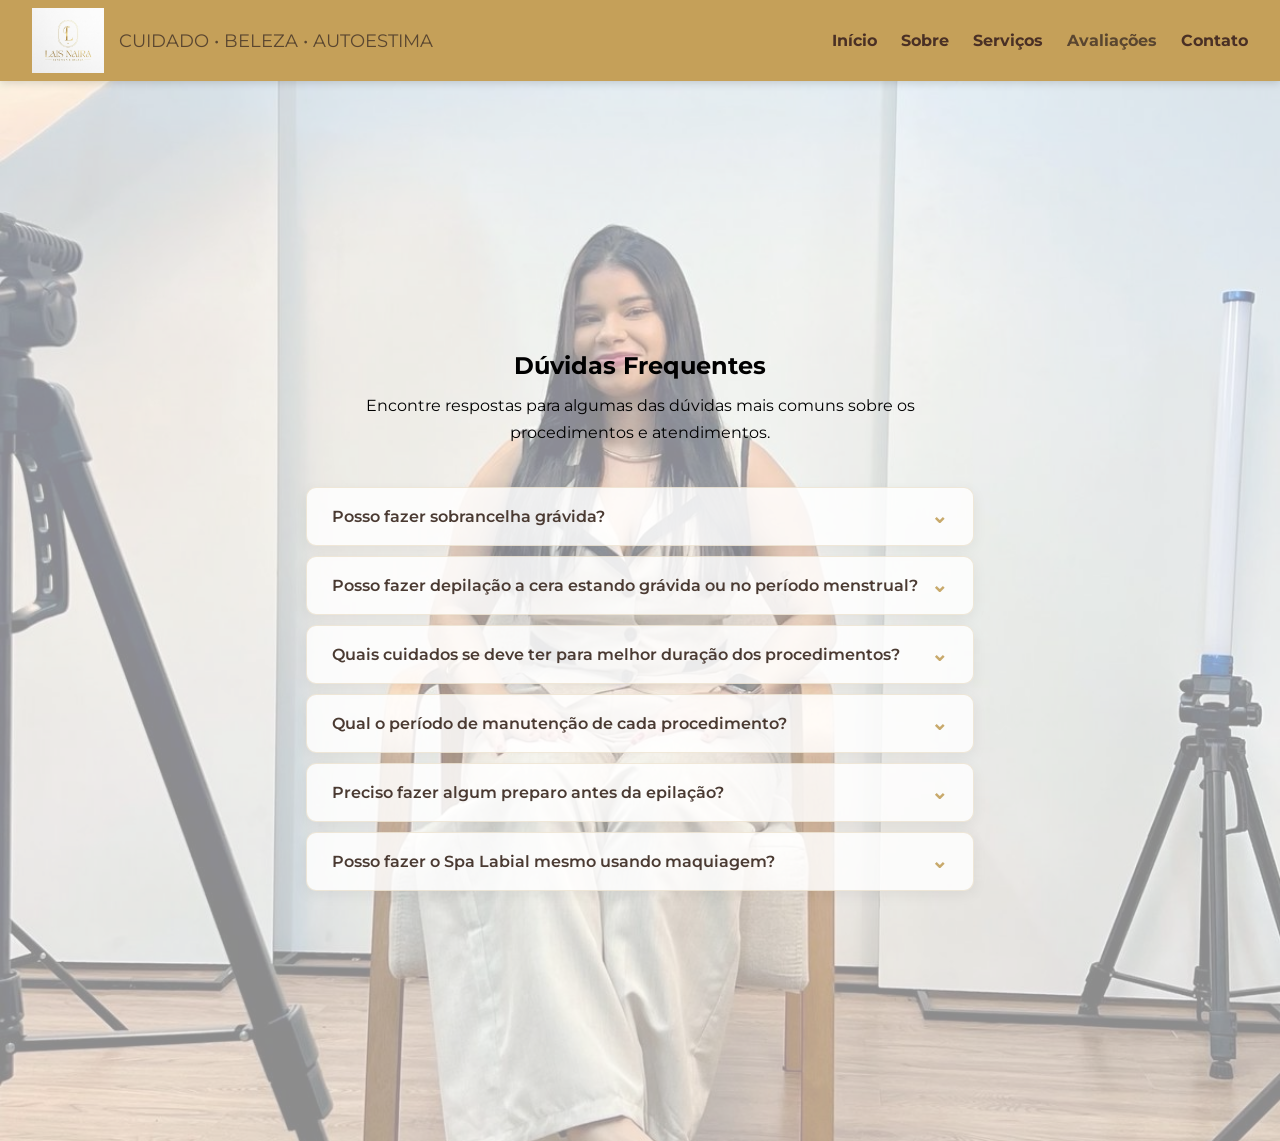
==== avaliacoes.html @ 04a84fae "Criação da página avaliações" ====
<!DOCTYPE html>
<html lang="pt-BR">

<head>
  <meta charset="UTF-8">
  <meta name="viewport" content="width=device-width, initial-scale=1.0">
  <title>Laísnaira Estética e Beleza</title>
  <link rel="stylesheet" href="style.css">
  <!-- FONTES -->
  <link rel="preconnect" href="https://fonts.googleapis.com">
  <link rel="preconnect" href="https://fonts.gstatic.com" crossorigin>
  <link href="https://fonts.googleapis.com/css2?family=Montserrat:wght@400;500;600;700&family=Playfair+Display:wght@500;600;700&display=swap" rel="stylesheet">
</head>

<body>
  <header>

   <!-- logo/foto da marca e cabeçalho -->
    <div class="logo-area">
        <img src="imagens/logo.jpg" alt="Logomarca LaísNaira Estética e Beleza">
        <span>CUIDADO • BELEZA • AUTOESTIMA</span>
    </div>
  <nav>
    <a href="index.html">Início</a>
    <a href="sobre.html">Sobre</a>
    <a href="servicos.html">Serviços</a>
    <a href="avaliacoes.html" class="active">Avaliações</a>
    <a href="contato.html">Contato</a>
  </nav>
  </header>

  <!-- CAMADA TRANSPARENTE NA FOTO -->
  <main>
    <section id="faq" class="faq">

        <div class="camada-faq"></div>

        <div class="conteudo-faq">
          <h1>Dúvidas Frequentes</h1>

          <p class="introducao-faq">Encontre respostas para algumas das dúvidas mais comuns sobre os procedimentos e atendimentos.</p>

          <div class="lista-faq">
            <details class="item-faq">
              
              <summary>Posso fazer sobrancelha grávida?</summary>
              
              <div class="resposta-faq">
                <p>Sim. O design de sobrancelhas pode ser realizado durante a gestação, desde que a cliente esteja se sentindo bem e não tenha nenhuma orientação médica para evitar o procedimento. Em caso de gestação de risco ou alguma condição específica, recomendamos conversar previamente com o médico responsável.</p>
              </div>

            </details>

            <details class="item-faq">

              <summary>Posso fazer depilação a cera estando grávida ou no período menstrual?</summary>

              <div class="resposta-faq">
                <p>Em uma gestação sem complicações, a depilação pode ser realizada, porém a pele pode ficar mais sensível durante esse período. Por isso, é importante informar a profissional sobre a gestação antes do atendimento. Em caso de gestação de risco ou orientação médica contrária, o procedimento não deve ser realizado. Por escolha profissional, realizo o procedimento apenas até os 6 meses de gestação. E também é possível realizar a depilação menstruada. Porém, nesse período algumas mulheres ficam mais sensíveis à dor e podem apresentar maior sensibilidade na pele. Por escolha profissional, eu não realizo o procedimento em mulheres no período menstrual.</p>
              </div>

            </details>

            <datalist class="item-faq">

              <summary>Tem alguma precaução com saúde que se deve tomar para os cuidados dos procedimentos? Se sim, quais?</summary>

              <div class="resposta-faq">
                <p>Sim. Para sua segurança, é importante informar previamente se possui alergias, pele sensibilizada ou lesionada, irritações, infecções, uso de medicamentos ou algum tratamento dermatológico.</p>
              </div>

            </datalist>

            <details class="item-faq">

              <summary>Quais cuidados se deve ter para melhor duração dos procedimentos?</summary>

              <div class="resposta-faq">
                <p>Os cuidados variam de acordo com cada procedimento, mas, de forma geral deve-se:<br>Evitar ficar manipulando ou esfregando a região após o procedimento. Seguir corretamente as orientações de cuidados fornecidas após o atendimento. Manter a pele limpa e hidratada, quando indicado. Evitar produtos muito agressivos ou que possam sensibilizar a região. Na depilação, evite exposição solar intensa logo após o procedimento. Para cílios, evite esfregar os olhos e tenha cuidado com produtos oleosos</p>
              </div>

            </details>

            <details class="item-faq">
              <summary>Qual o período de manutenção de cada procedimento?</summary>

              <div class="resposta-faq">
                <p>Os períodos podem variar de acordo com o crescimento dos pelos, ciclo dos fios, cuidados em casa e características de cada cliente. Em média, design de sobrancelhas pode durar 15 a 30 dias, Extensão de cílios, 15 a 21 dias para manutenção, Depilação a cera 20 a 30 dias e Spa Labial geralmente a cada 15 a 30 dias.</p>
              </div>

            </details>

            <details class="item-faq">

              <summary>Preciso fazer algum preparo antes da epilação?</summary>

              <div class="resposta-faq">
                <p>É importante que a pele esteja limpa e sem produtos como óleos ou cremes no momento do procedimento. Caso tenha alguma dúvida específica sobre o preparo, entre em contato antes do atendimento.</p>
              </div>

            </details>

            <details class="item-faq">

              <summary>Posso fazer o Spa Labial mesmo usando maquiagem?</summary>

              <div>
                <p>xxxxxxxxxxxxxxx</p>
              </div>

            </details>

          </div>

        </div>

    </section>

  </main>

</body>

</html>
---- style.css ----
.texto-justificado {
  text-align: justify;
}

body {
  margin: 0;
}

header {
  position: sticky;
  top: 0;
  z-index: 1000;
  display: flex;
  align-items: center;
  justify-content: space-between;
  padding: 8px 32px;
  background-color: #C5A059;
  box-shadow: 0 2px 8px rgba(0, 0, 0, 0.15);
}

header img {
  height: 65px;
  width: auto;
  display: block;
}

nav {
  display: flex;
  gap: 24px;
}

nav a {
  color: #4a3025;
  font-weight: bold;
  text-decoration: none;
}

nav a:hover,
nav a.active {
  color: #5A4630;
}

/*TIPOGRAFIA DO SITE*/

body {
  font-family: 'Montserrat', 'sans-serif';
}

h1,
h2,
h3 {
  font-family: 'Playfair Display' serif;
}

/* PÁGINA DE CONTATO */

.contato {
  text-align: center;
  padding: 60px 20px;
}

.contato h1 {
  margin-bottom: 35px;
}

.contato > p {
  margin-bottom: 35px;
}

.contato-opcoes {
  display: flex;
  justify-content: center;
  gap: 20px;
  flex-wrap: wrap;
  margin-bottom: 50px;
}

.contato-opcoes a {
    text-decoration: none;
    padding: 12px 25px;
    border-radius: 8px;
}

.endereco,
.horario {
    max-width: 500px;
    margin: 30px auto;
    padding: 25px;
    border-radius: 10px;
}

.endereco h2,
.horario h2 {
    margin-bottom: 15px;
}

.endereco p,
.horario p {
    line-height: 1.6;
}

.endereco a {
    display: inline-block;
    margin-top: 15px;
    text-decoration: none;
}

/* ESTILIZAÇÃO DOS CARDS NA PÁGINA DE CONTATOS */

.contato-card {
    width: 230px;
    min-height: 180px;
    padding: 30px 25px;

    display: flex;
    flex-direction: column;
    align-items: center;
    justify-content: center;

    text-align: center;
    
    color: #333;

    background-color: #ffffff;

    border-radius: 15px;

    box-shadow: 0 4px 15px rgba(0, 0, 0, 0.10);

    transition: transform 0.3s ease,
                box-shadow 0.3s ease;
}

/* ESTILIZAÇÃO DO CONTEÚDO QUE ESTÁ DENTRO DOS CARDS NA PÁGINA DE CONTATOS */

.contato-card .icone {
    font-size: 35px;
    margin-bottom: 12px;
}

.contato-card {
    margin-bottom: 10px;
    font-size: 20px;
}

.contato-card p {
    margin: 0;
    line-height: 1.5;
    font-size: 14px;
}

.contato-card:hover {
    transform: translateY(-8px);

    box-shadow: 0 10px 25px rgba(0, 0, 0, 0.15);
}
/* TELAS MENORES */
@media (max-width: 600px) {

    .contato-card {
        width: 100%;
        max-width: 300px;
    }

}

/*PÁGINA DE SERVIÇOS*/

.titulo-servicos {
    text-align: center;
    padding: 70px 20px 45px;
}

.titulo-servicos h1 {
    margin: 15px 0;
}

.titulo-servicos p:last-child {
    max-width: 600px;
    margin: auto;
}

/*Bloco de cada serviço*/

.servico {
    max-width: 1100px;
    margin: 0 auto;
    padding: 55px 30px;

    display: flex;
    align-items: center;
    gap: 80px;

    border-bottom: 1px solid #e5e0da;
}

/*ALTERA A POSIÇÃO DA IMAGEM EM CADA SERVIÇO*/

.servico.invertido {
  flex-direction: row-reverse;
}

/*IMAGEM*/

.servico-imagem {
    flex: 1;
    display: flex;
    justify-content: center;
}

.servico-imagem img {
    width: 100%;
    max-width: 480px;
    display: block;

    border-radius: 14px;
}

/*Informações*/

.servico-informacoes {
    flex: 1;
}

.servico-informacoes h2 {
    margin-bottom: 18px;
    font-size: 30px;
}

.servico-descricao {
    line-height: 1.8;
    margin-bottom: 25px;
    max-width: 520px;
}

.servico-informacoes h2::after{
  content: "";
  display: block;
  width: 45px;
  height: 2px;
  background-color: #c8a96b;
  margin-top: 10px;
}

/*PREÇO E DURAÇÃO*/

.servico-detalhes {
    margin-bottom: 28px;
}

.servico-detalhes p {
    margin: 8px 0;
}

/*Beneficios*/

.servico-informacoes h3 {
    margin-bottom: 12px;
}

.servico-informacoes ul {
    padding-left: 20px;
}

.servico-informacoes li {
    margin-bottom: 8px;
}

/*BOTÃO DE AGENDAMENTO*/
.botao-agendar {
  display: inline-block;

  margin-top: 25px;
  padding: 13px 24px;

  background-color: #C8A96B;
  color: white;

  text-decoration: none;

  border-radius: 6px;

  font-weight: 600;

  transition: 0.3s ease;
  }

  .botao-agendar:hover{
    background-color: #A98A50;
    transform: translateY(-2px);
  }
/*Responsividade*/

@media (max-width: 768px) {

    .servico,
    .servico.invertido {
      flex-direction: column;
      gap: 35px;
      padding: 50px 25px;
    }

    .servico-imagem img {
      max-width: 100%;
    }

    .titulo-servicos {
        padding: 60px 20px 40px;
    }

    .servico-informacoes h2 {
      font-size: 26px;
    }

}

/*Página inicial, toda a estrutura, fora o cabeçalho*/
/*Foto no plano de fundo*/

.inicio {
  position: relative;
  min-height: 100vh;

  background-image: url("imagens/lais-profissional-capa.jpg");
  background-size: cover;
  background-position: center 5%;

  display: flex;
  align-items: center;
  justify-content: center;

  padding: 80px 10%;
}

/*Edição da imagem na página inicial*/

.camada-fundo {
  position: absolute;

  top: 0;
  left: 0;

  width: 100%;
  height: 100%;

  background-color: rgba(255, 255, 255, 0.55);
  z-index: 0;
}

/*CONTEÚDO DA PÁGINA, TEXTO DO QUADRO*/
.conteudo-inicio {
  position: relative;
  z-index: 1;

  max-width: 1200px;
  text-align: center;
}

.conteudo-inicio h1 {
  font-size: 3rem;
  margin-bottom: 10px;
}

.slogan {
  font-size: 1.3rem;
  margin-bottom: 40px;
}

/*Caixa de apresentação*/
.apresentacao {
  background-color: rgb(255, 255, 255, 0.80);

  padding: 40px;

  border-radius: 15px;

  box-shadow: 0 5px 20px rgba(0, 0, 0, 0.15);
}

/*Título e texto*/

.apresentacao h2 {
  margin-bottom: 20px;
}

.texto-justificado {
  text-align: justify;

  line-height: 1.7;

  margin-bottom: 30px;
}

/* BOTÃO */
.botao-servicos {
  display: inline-block;

  padding: 14px 28px;

  border-radius: 30px;

  text-decoration: none;

  transition: 0.3s;
}

.botoes-inicio {
  display: flex;
  justify-content: center;
  align-items: center;
  gap: 20px;
  flex-wrap: wrap;
}

.botao-sobre,
.botao-servicos{
  display: inline-block;
  padding: 14px 28px;
  border-radius: 30px;
  text-decoration: none;
  transition: 0.3s;
}

.botao-servicos:hover,
.botao-sobre:hover {
  transform: scale(1.05);
}

/* RESUMO DE SERVIÇOS NA PÁGINA INICIAL */

.resumo-servicos {
  padding: 80px 10%;
  text-align: center;
  background-color: #faf8f5;
  }

.resumo-servicos h2 {
  margin-bottom: 15px;
}

.resumo-servicos > p {
  margin-bottom: 40px;
  line-height: 1.6;
}

.cards-servicos {
  display: flex;
  justify-content: center;
  gap: 25px;
  flex-wrap: wrap;
  max-width: 1200px;
  margin: 0 auto 40px;
}

.card-servico {
  width: 220px;
  min-height: 180px;

  padding: 30px 25px;

  background-color: #ffffff;

  border-radius: 15px;

  box-shadow: 0 5px 20px rgba(0, 0, 0, 0.08);

  display: flex;
  flex-direction: column;
  justify-content: center;

  transition: transform 0.3s ease,
              box-shadow 0.3s ease;
}

.card-servico h3 {
  margin-bottom: 15px;
}

.card-servico p {
  margin: 0;
  line-height: 1.6;
  font-size: 14px;
}

.card-servico:hover {
  transform: translateY(-6px);

  box-shadow: 0 10px 25px rgba(0, 0, 0, 0.12);
}

.botao-ver-servicos {
  display: inline-block;

  padding: 14px 28px;

  border-radius: 30px;

  text-decoration: none;

  color: #ffffff;
  background-color: #C8A96B;

  font-weight: 600;

  transition: 0.3s ease;
}

.botao-ver-servicos:hover {
  transform: scale(1.05);
}

/* CTA FINAL DA PÁGINA DE INICIAL */

.cta-inicio {
  padding: 80px 20px;

  text-align: center;

  background-color: #4A3A32;

  color: #FAF8F5;
}

.cta-inicio h2 {
  margin-bottom: 25px;
}

.botao-agendar {
  display: inline-block;

  padding: 14px 30px;

  background-color: #C8A96B;
  color: #ffffff;

  border-radius: 30px;

  text-decoration: none;

  font-weight: 600;

  transition: 0.3s ease;
}

.botao-agendar:hover {
  transform: scale(1.05);
}

/*PÀGINA SOBRE,toda a estrutura, fora o cabeçalho*/
/*Foto no plano de fundo*/

.sobre {
  position: relative;
  min-height: 100vh;

  background-image: url("imagens/lais-profissional2.jpg");
  background-size: cover;
  background-position: center 5%;

  display: flex;
  align-items: center;
  justify-content: center;

  padding: 80px 10%;
}

/*Edição da foto*/

.camada-sobre {
  position: absolute;

  top: 0;
  left: 0;

  width: 100%;
  height: 100%;

  background-color: rgba(255, 255, 255, 0.55);
}

.conteudo-sobre {
  position: relative;
  z-index: 1;

  max-width: 800px;
  margin: auto;
}

/*QUADROS PARA APRESENTAR AS ESPECIALIZAÇÕES NA ABA SOBRE*/

.quadro,
.quadro2,
.quadro3,
.quadro4 {
  background-color: rgba(255, 255, 255, 0.80);

  padding: 40px;

  border-radius: 15px;

  box-shadow: 0 5px 20px rgba(0, 0, 0, 0.15);

  margin-bottom: 30px;

  text-align: left;
}

/*TITULO DE CADA ESPECIALIZAÇÃO*/

.quadro h3,
.quadro2 h3,
.quadro3 h3,
.quadro4 h3 {
  margin: top 0;
  margin-bottom: 20px;
}

/*PARÁGRAFOS*/

.quadro p,
.quadro2 p,
.quadro3 p,
.quadro4 p {
  line-height: 1.8;
  margin: 0 0 16px;
  text-align: justify;
}

/*DESTAQUE DO "VOCÊ SABIA?*/

.quadro p strong,
.quadro2 p strong,
.quadro3 p strong,
.quadro4 p strong {
  display: inline-block;
  margin-top: 8px;
  margin-bottom: 2px;
}

.diferencial-sobre {
  text-align: justify;
}

.apresentacao-sobre {
  text-align: justify;
}

.especializacoes-sobre {
  text-align: justify
}

.cta-sobre {
  text-align: justify;
}

/*PÁGINA AVALIAÇÕES, TODA A ESTRUTURA, FORA O CABEÇALHO*/
/*FOTO NO PLANO DE FUNDO*/

.faq {
  position: relative;
  min-height: 100vh;

  background-image: url("imagens/lais-profissional3.jpg");
  background-size: cover;
  background-position: center 50%;

  display: flex;
  align-items: center;
  justify-content: center;

  padding: 80px 10%;
}

/*Edição da foto*/

.camada-faq {
  position: absolute;

  top: 0;
  left: 0;

  width: 100%;
  height: 100%;

  background-color: rgba(255, 255, 255, 0.55);
}

.conteudo-faq {
  position: relative;
  z-index: 1;

  max-width: 800px;
  margin: auto;
}

/* ELEMENTOS DO FAQ */

.conteudo-faq {
  text-align: center;
  max-width: 850px;
}

.conteudo-faq h1 {
  margin-bottom: 12px;
}

.introducao-faq{
  max-width: 650px;
  margin: 0 auto 40px;
  line-height: 1.7;
}

.lista-faq {
  display: flex;
  flex-direction: column;
  gap: 10px;
  text-align: left;
}

.item-faq {
  background-color: rgba(255, 255, 255, 0.82);
  border: 1px solid rgba(200, 169, 107, 0.25);
  border-radius: 10px;
  box-shadow: 0 4px 15px rgba(0, 0, 0, 0.06);
  overflow: hidden;
  transition: 0.3s ease;
}

.item-faq:hover{
 background-color: rgba(255, 255, 255, 0.92);
}

.item-faq summary {
  position: relative;
  padding: 19px 55px 19px 25px;
  cursor: pointer;
  list-style: none;
  font-weight: 600;
  color: #4A3A32;
}

.item-faq summary::-webkit-details-marker {
  display: none;
}

.item-faq summary::after {
  content: "⌄";
  position: absolute;
  right: 25px;
  top: 50%;
  transform: translateY(-50%);
  font-size: 20px;
  color: #C8A96B;
  transition: transform 0.3s ease;
}

.item-faq[open] summary::after {
  transform: translateY(-50%) rotate(180deg);
}

.resposta-faq {
  padding: 0 25px 20px;
  color: #4A3A32;
  line-height: 1.7;
}

.resposta-faq p {
  margin: 0;
}

.item-faq summary:focus {
  outline: none;
}

.item-faq summary:focus-visible {
  outline: 2px solid #C8A96B;
  outline-offset: -2px;
}
/* RESPONSIVIDADE DO FAQ */

@media (max-width: 600px) {

  .faq {
    padding: 60px 20px;
  }

  .item-faq summary {
    padding: 18px 50px 18px 20px;
  }

  .resposta-faq {
    padding: 0 20px 20px;
  }

}

/*TEXTO AO LADO DA LOGO-MARCA NA PÁGINA SERVIÇOS*/
.logo-area {
    display: flex;
    flex-direction: row;
    align-items: center;
    gap: 15px;
}

.logo-area span {
    font-size: 18px;
    color: #5A4630;
}
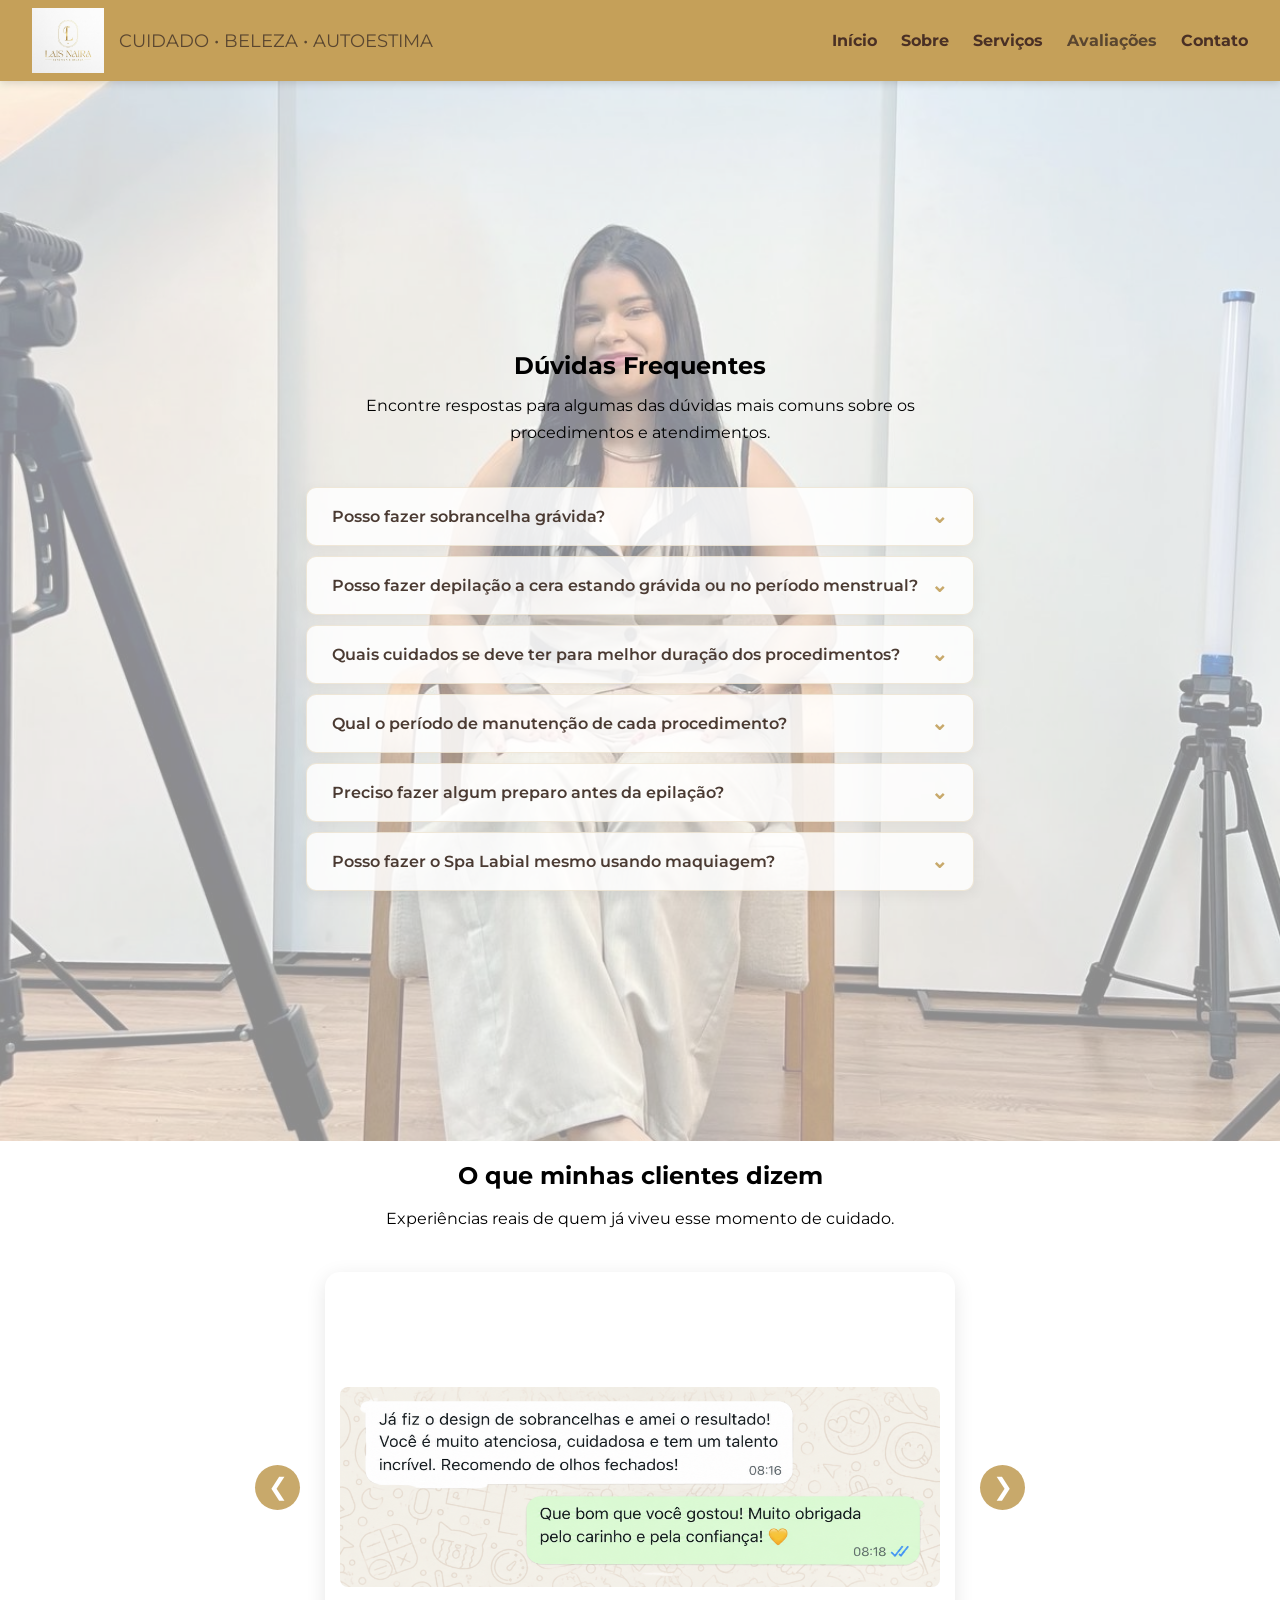
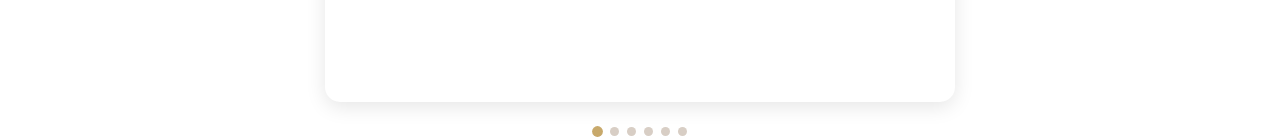
==== commit 07003bf6: "Criação dos feedbbacks na aba de avaliações e criado o JavaScript" ====
--- a/avaliacoes.html
+++ b/avaliacoes.html
@@ -104,8 +104,8 @@
 
               <summary>Posso fazer o Spa Labial mesmo usando maquiagem?</summary>
 
-              <div>
-                <p>xxxxxxxxxxxxxxx</p>
+              <div class="resposta-faq">
+                <p>Sim, mas o ideal é realizar o procedimento antes da aplicação da máquigem nos lábios.</p>
               </div>
 
             </details>
@@ -116,7 +116,40 @@
 
     </section>
 
+    <section>
+
+    <div class="conteudo-avaliacoes">
+      <h2>O que minhas clientes dizem</h2>
+      <p class="introducao-avaliacoes">Experiências reais de quem já viveu esse momento de cuidado.</p>
+
+      <div class="carrossel-avaliacoes">
+
+        <button class="seta-avaliacao seta-esquerda" type="button">&#10094;</button>
+
+        <div class="imagem-avaliacao">
+          <img src="imagens/img1.png" alt="Avaliação de cliente">
+        </div>
+
+        <button class="seta-avaliacao seta-direita" type="button">&#10095;</button>
+
+      </div>
+
+      <div class="indicadores-avaliacoes">
+        <span class="indicador ativo"></span>
+        <span class="indicador"></span>
+        <span class="indicador"></span>
+        <span class="indicador"></span>
+        <span class="indicador"></span>
+        <span class="indicador"></span>
+      </div>
+
+    </div>
+
+    </section>
+
   </main>
+
+  <script src="script.js"></script>
 
 </body>
 
--- a/style.css
+++ b/style.css
@@ -776,6 +776,144 @@
   outline: 2px solid #C8A96B;
   outline-offset: -2px;
 }
+
+/* ELEMENTOS DE AVALIAÇÃO */
+
+.avaliacoes-clientes {
+  padding: 80px 10%;
+  background-color: #FAF8F5;
+}
+
+.conteudo-avaliacoes {
+  max-width: 1000px;
+  margin: 0 auto;
+  text-align: center;
+}
+
+.conteudo-avaliacoes h2 {
+  margin-bottom: 15px;
+}
+
+.introducao-avaliacoes {
+  max-width: 650px;
+  margin: 0 auto 40px;
+  line-height: 1.7;
+}
+
+/* CARROSSEL */
+
+.carrossel-avaliacoes {
+  display: flex;
+  align-items: center;
+  justify-content: center;
+  gap: 25px;
+}
+
+.imagem-avaliacao {
+  width: 600px;
+  min-height: 400px;
+
+  display: flex;
+  align-items: center;
+  justify-content: center;
+
+  background-color: #fff;
+  border-radius: 15px;
+
+  padding: 15px;
+
+  box-shadow: 0 5px 20px rgba(0, 0, 0, 0.10);
+}
+
+.imagem-avaliacao img {
+  display: block;
+  max-width: 100%;
+  max-height: 600px;
+  width: auto;
+  height: auto;
+  border-radius: 8px;
+}
+
+/* SETAS */
+
+.seta-avaliacao {
+  width: 45px;
+  height: 45px;
+
+  border: none;
+  border-radius: 50%;
+
+  background-color: #C8A96B;
+  color: #fff;
+
+  font-size: 24PX;
+
+  cursor: pointer;
+
+  display: flex;
+  align-items: center;
+  justify-content: center;
+
+  transition: 0.3s ease;
+}
+
+.seta-avaliacao:hover {
+  transform: scale(1.08);
+}
+
+/* INDICADORES */
+
+.indicadores-avaliacoes {
+  display: flex;
+  justify-content: center;
+  gap: 8px;
+
+  margin-top: 25px;
+}
+
+.indicador {
+  width: 9px;
+  height: 9px;
+
+  border-radius: 50%;
+
+  background-color: #D8CEC5;
+
+  transition: 0.3s ease;
+}
+
+.indicador.ativo {
+  background-color: #C8A96B;
+  transform: scale(1.2);
+}
+
+/* CELULAR */
+
+@media (max-width: 700px) {
+
+  .avaliacoes-clientes {
+    padding: 60px 20px;
+  }
+
+  .carrossel-avaliacoes {
+    gap: 10px;
+  }
+
+  .imagem-avaliacao {
+    width: 100%;
+    min-height: 300px;
+    padding: 10px;
+  }
+
+  .seta-avaliacao {
+    width: 38px;
+    height: 38px;
+    font-size: 20px;
+    flex-shrink: 0;
+  }
+
+}
+
 /* RESPONSIVIDADE DO FAQ */
 
 @media (max-width: 600px) {
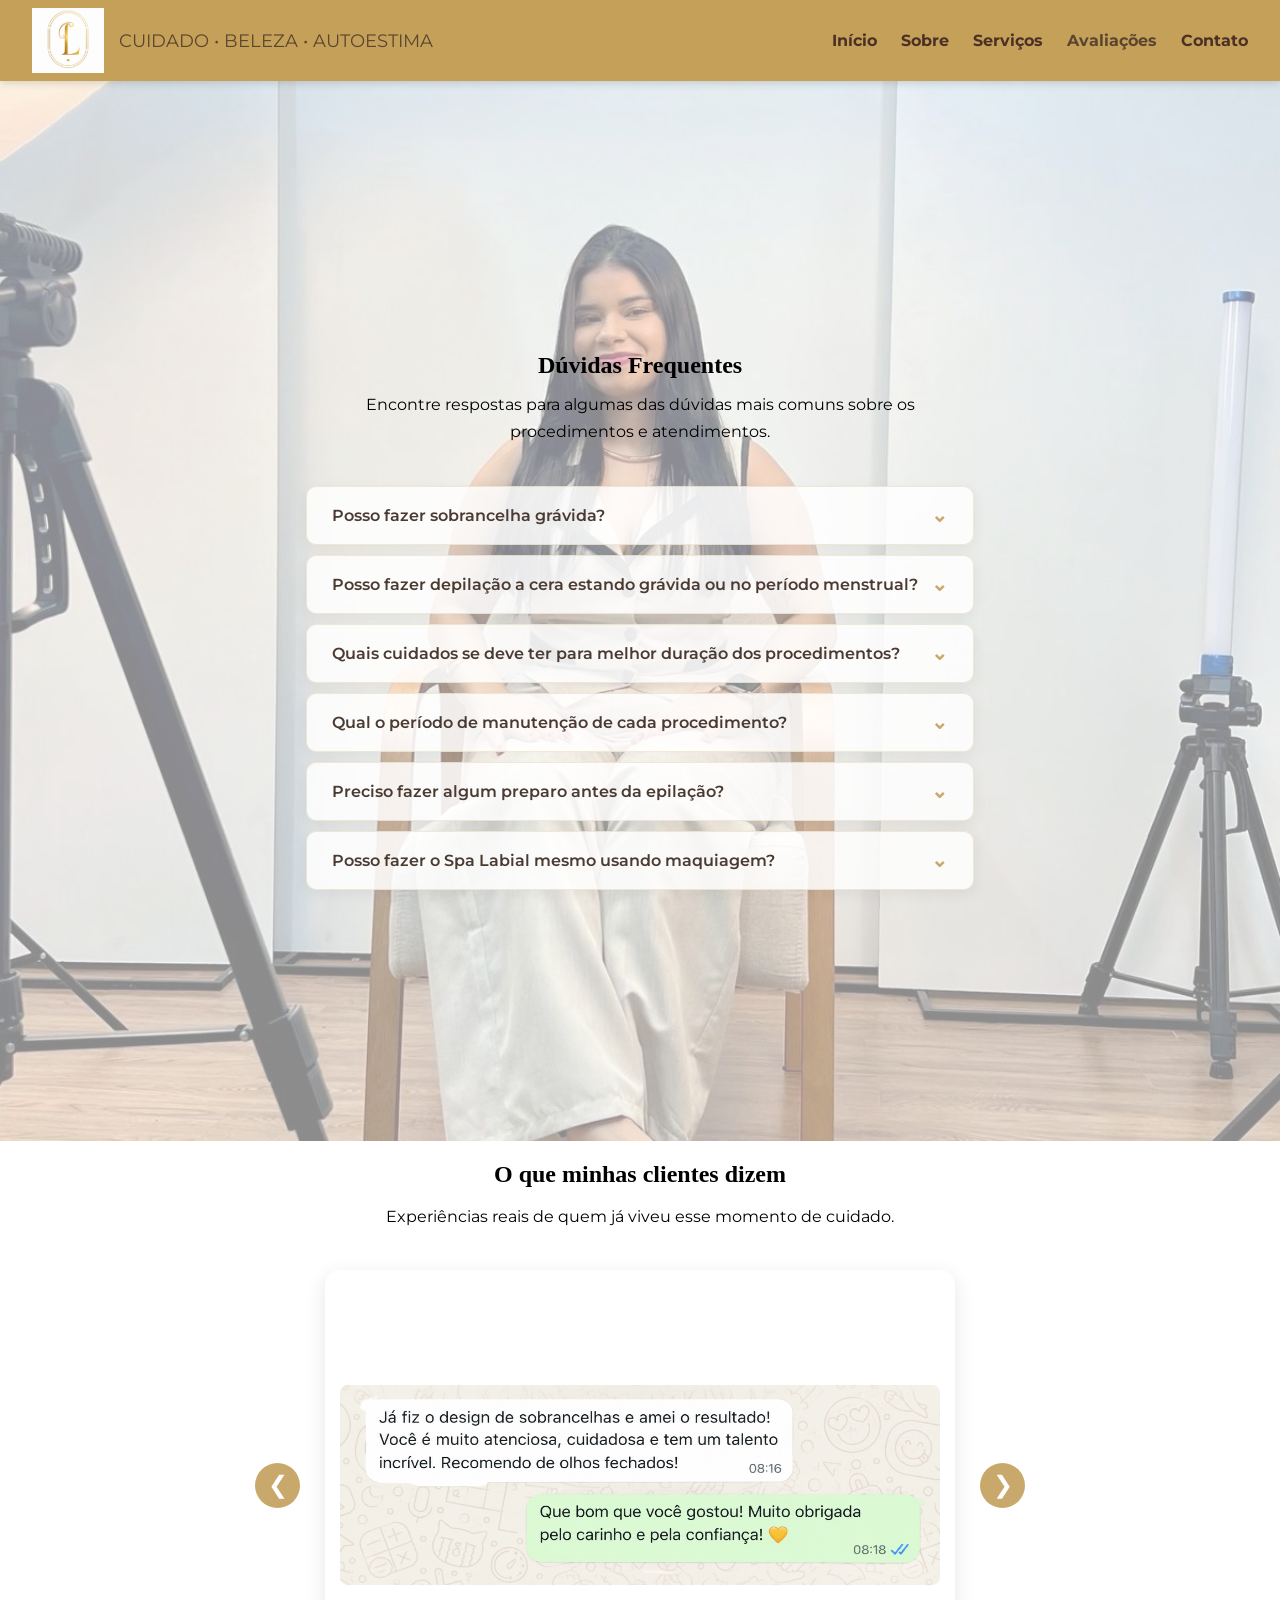
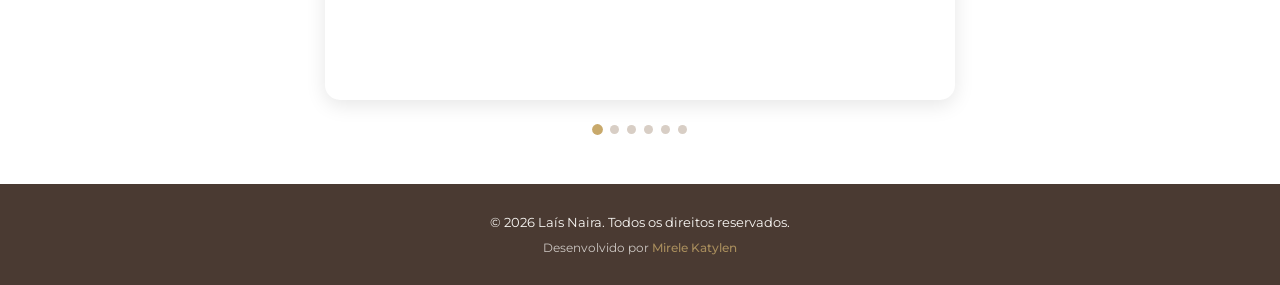
==== commit 8bc33ac3: "Últimos ajustes e correção do site" ====
--- a/avaliacoes.html
+++ b/avaliacoes.html
@@ -17,7 +17,7 @@
 
    <!-- logo/foto da marca e cabeçalho -->
     <div class="logo-area">
-        <img src="imagens/logo.jpg" alt="Logomarca LaísNaira Estética e Beleza">
+        <img src="imagens/logo-atualizada.png" alt="Logomarca LaísNaira Estética e Beleza">
         <span>CUIDADO • BELEZA • AUTOESTIMA</span>
     </div>
   <nav>
@@ -151,6 +151,16 @@
 
   <script src="script.js"></script>
 
+  <footer>
+  <p>© 2026 Laís Naira. Todos os direitos reservados.</p>
+
+  <p class="credito-desenvolvedora">
+    Desenvolvido por
+    <a href="#" class="link-desenvolvedora">Mirele Katylen</a>
+  </p>
+
+</footer>
+
 </body>
 
 </html>
--- a/style.css
+++ b/style.css
@@ -1,3 +1,5 @@
+/* CABEÇALHO FIXO */
+
 .texto-justificado {
   text-align: justify;
 }
@@ -40,31 +42,118 @@
   color: #5A4630;
 }
 
+/* RODAPÉ */
+
+footer {
+  padding: 25px 20px;
+  text-align: center;
+  background-color: #4A3A32;
+  color: #FAF8F5;
+  font-size: 13px;
+}
+
+footer p {
+  margin: 5px 0;
+}
+
+.credito-desenvolvedora {
+  margin-top: 10px;
+  font-size: 12px;
+  opacity: 0.75;
+}
+
+.link-desenvolvedora {
+  color: #C8A96B;
+  text-decoration: none;
+  font-weight: 500;
+  transition: opacity 0.3s ease;
+}
+
+.link-desenvolvedora:hover {
+  opacity: 0.75;
+}
+
 /*TIPOGRAFIA DO SITE*/
 
 body {
-  font-family: 'Montserrat', 'sans-serif';
+  font-family: 'Montserrat', sans-serif;
 }
 
 h1,
 h2,
 h3 {
-  font-family: 'Playfair Display' serif;
+  font-family: 'Playfair Display', serif;
 }
 
 /* PÁGINA DE CONTATO */
 
 .contato {
+  position: relative;
+  overflow: hidden;
+
   text-align: center;
   padding: 60px 20px;
+
+  background-color: #FAF8F5;
+}
+
+.decoracao-circulos {
+    position: absolute;
+    inset: 0;
+    pointer-events: none;
+    z-index: 0;
+}
+
+.circulo {
+    position: absolute;
+    border-radius: 50%;
+    border: 1px solid rgba(200, 169, 107, 0.25);
+}
+
+/* CIRCULO DO LADO ESQUERDO */
+.circulo-esquerda-1 {
+    width: 650px;
+    height: 650px;
+    top: 80px;
+    left: -400px;
+}
+
+.circulo-esquerda-2 {
+    width: 690px;
+    height: 690px;
+    top: 60px;
+    left: -420px;
+    border-color: rgba(200, 169, 107, 0.12);
+}
+
+/* CÍRCULOS DO LADO DIREITO */
+
+.circulo-direita-1 {
+    width: 750px;
+    height: 750px;
+    bottom: 40px;
+    right: -470px;
+    border-color: rgba(200, 169, 107, 0.24);
+}
+
+.circulo-direita-2 {
+    width: 790px;
+    height: 790px;
+    bottom: 20px;
+    right: -490px;
+    border-color: rgba(200, 169, 107, 0.10);
 }
 
 .contato h1 {
   margin-bottom: 35px;
+  position: relative;
+  z-index: 1;
 }
 
 .contato > p {
   margin-bottom: 35px;
+  position: relative;
+  z-index: 1;
 }
 
 .contato-opcoes {
@@ -73,6 +162,8 @@
   gap: 20px;
   flex-wrap: wrap;
   margin-bottom: 50px;
+  position: relative;
+  z-index: 1;
 }
 
 .contato-opcoes a {
@@ -87,6 +178,7 @@
     margin: 30px auto;
     padding: 25px;
     border-radius: 10px;
+    
 }
 
 .endereco h2,
@@ -164,11 +256,52 @@
 
 }
 
-/*PÁGINA DE SERVIÇOS*/
+/* PÁGINA DE SERVIÇOS */
+/* FUNDO DECORATIVO PARA A PÁGINA DE SERVIÇOS */
+
+.pagina-servicos {
+  position: relative;
+  background-color: #FAF8F5;
+  overflow: hidden;
+}
+
+.pagina-servicos::before {
+  content: "";
+  position: absolute;
+
+  width: 650px;
+  height: 650px;
+
+  border: 1px solid rgba(200,169,107,0.32);
+  border-radius: 50%;
+
+  top: 80px;
+  left: -390px;
+
+  z-index: 0;
+}
+
+.pagina-servicos::after {
+  content: "";
+  position: absolute;
+
+  width: 800px;
+  height: 800px;
+
+  border: 1px solid rgba(200,169,107,0.26);
+  border-radius: 50%;
+
+  bottom: 50px;
+  right: -500px;
+
+  z-index: 0;
+}
 
 .titulo-servicos {
-    text-align: center;
-    padding: 70px 20px 45px;
+  position: relative;
+  z-index: 1;
+
+  text-align: center;
 }
 
 .titulo-servicos h1 {
@@ -183,15 +316,18 @@
 /*Bloco de cada serviço*/
 
 .servico {
-    max-width: 1100px;
-    margin: 0 auto;
-    padding: 55px 30px;
-
-    display: flex;
-    align-items: center;
-    gap: 80px;
-
-    border-bottom: 1px solid #e5e0da;
+  position: relative;
+  z-index: 1;
+
+  max-width: 1100px;
+  margin: 0 auto;
+  padding: 55px 30px;
+
+  display: flex;
+  align-items: center;
+  gap: 80px;
+
+  border-bottom: 1px solid #e5e0da;
 }
 
 /*ALTERA A POSIÇÃO DA IMAGEM EM CADA SERVIÇO*/
@@ -506,6 +642,55 @@
 }
 
 .botao-ver-servicos:hover {
+  transform: scale(1.05);
+}
+
+/* RESUMO DAS AVALIAÇÕES NA PÁGINA DE INICIO */
+
+.resumo-avaliacoes {
+  padding: 80px 10%;
+  text-align: center;
+  background-color: #F5F0EA;
+}
+
+.resumo-avaliacoes h2 {
+  margin-bottom: 15px;
+}
+
+.resumo-avaliacoes > p {
+  max-width: 650px;
+  margin: 0 auto 40px;
+  line-height: 1.7;
+}
+
+.avaliacao-destaque-inicio {
+  max-width: 500px;
+  margin: 0 auto 35px;
+  padding: 15px;
+  background-color: #fff;
+  border-radius: 15px;
+  box-shadow: 0 5px 20px rgba(0, 0, 0, 0.10);
+}
+
+.avaliacao-destaque-inicio img {
+  display: block;
+  width: 100%;
+  height: auto;
+  border-radius: 8px;
+}
+
+.botao-ver-avaliacoes {
+  display: inline-block;
+  padding: 14px 28px;
+  border-radius: 30px;
+  text-decoration: none;
+  color: #ffffff;
+  background-color: #C8A96B;
+  font-weight: 600;
+  transition: 0.3s ease;
+}
+
+.botao-ver-avaliacoes:hover {
   transform: scale(1.05);
 }
 
@@ -832,6 +1017,8 @@
   width: auto;
   height: auto;
   border-radius: 8px;
+
+  transition: opacity 0.4s ease;
 }
 
 /* SETAS */
@@ -867,7 +1054,7 @@
   display: flex;
   justify-content: center;
   gap: 8px;
-
+  margin-bottom: 50px;
   margin-top: 25px;
 }
 
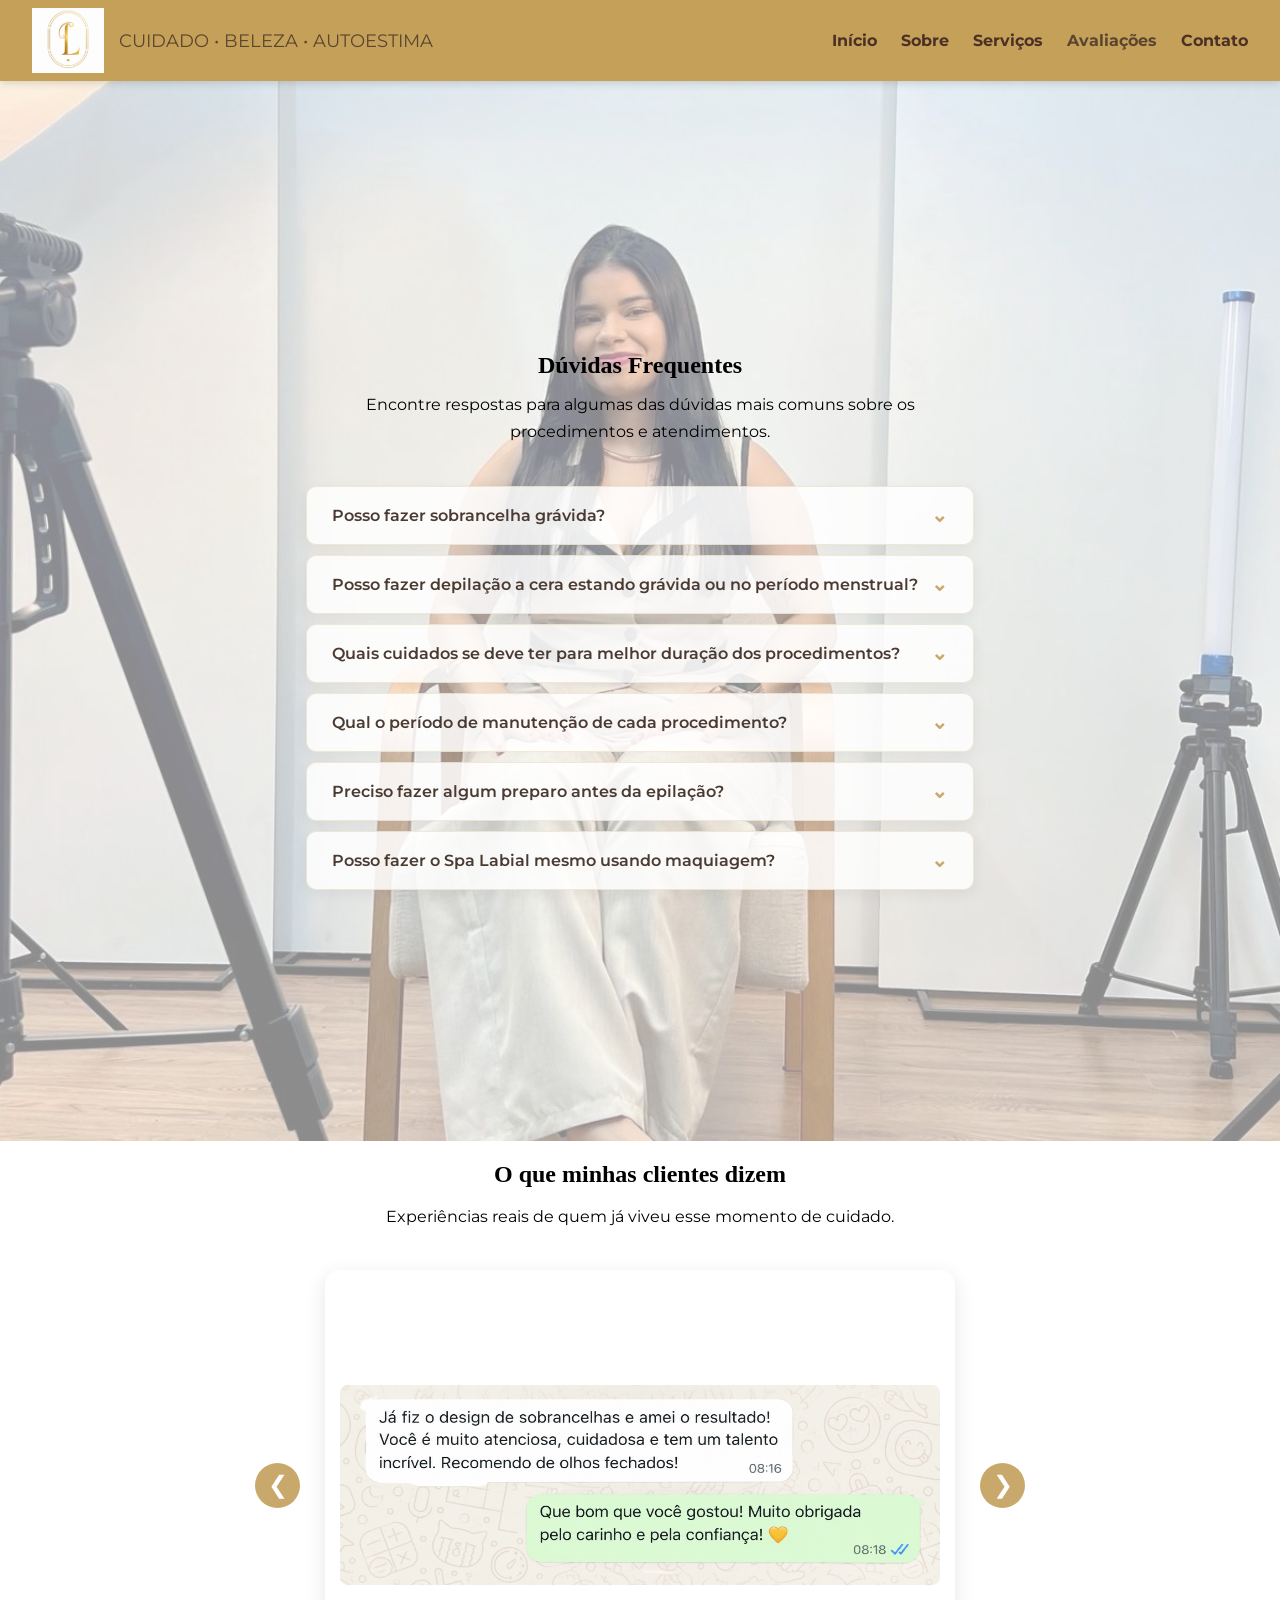
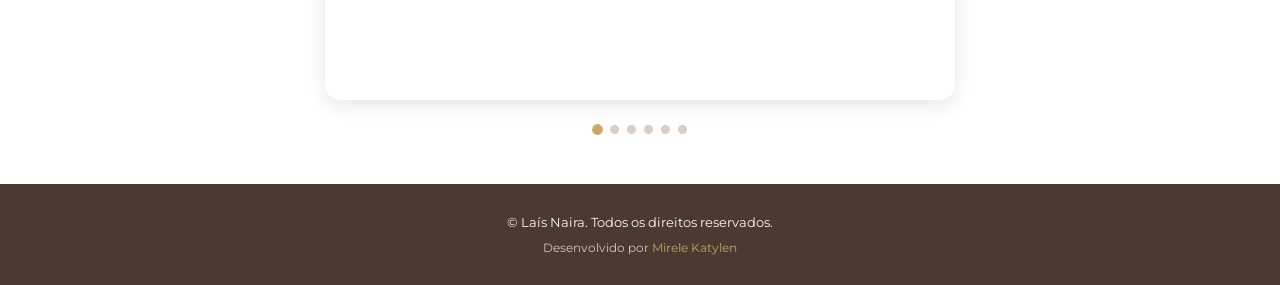
==== commit 9844fe63: "Primeira modificação após a finalização - Date no rodapé" ====
--- a/avaliacoes.html
+++ b/avaliacoes.html
@@ -20,7 +20,11 @@
         <img src="imagens/logo-atualizada.png" alt="Logomarca LaísNaira Estética e Beleza">
         <span>CUIDADO • BELEZA • AUTOESTIMA</span>
     </div>
-  <nav>
+
+    <!-- BOTÃO DO MENU MOBILE -->
+     <button class="menu-mobile" type="button" aria-label="Abrir menu" aria-expanded="false">⋮</button>
+
+  <nav id="menu-navegacao">
     <a href="index.html">Início</a>
     <a href="sobre.html">Sobre</a>
     <a href="servicos.html">Serviços</a>
@@ -152,8 +156,8 @@
   <script src="script.js"></script>
 
   <footer>
-  <p>© 2026 Laís Naira. Todos os direitos reservados.</p>
-
+    <p>© <span id="ano-atual"></span> Laís Naira. Todos os direitos reservados.</p>
+  
   <p class="credito-desenvolvedora">
     Desenvolvido por
     <a href="#" class="link-desenvolvedora">Mirele Katylen</a>
@@ -161,6 +165,8 @@
 
 </footer>
 
+<script src="script.js"></script>
+
 </body>
 
 </html>
--- a/style.css
+++ b/style.css
@@ -40,6 +40,65 @@
 nav a:hover,
 nav a.active {
   color: #5A4630;
+}
+
+/* MENU MOBILE */
+
+.menu-mobile {
+  display: none;
+}
+
+/* CONFIGURAÇÃO DO MENU NO CELULAR */
+
+@media (max-width: 768px) {
+  .menu-mobile {
+    display: block;
+    background-color: none;
+    border: none;
+    color: #4a3025;
+    font-size: 30px;
+    line-height: 1;
+    cursor: pointer;
+    padding: 5px 10px;
+  }
+
+  nav {
+    display: none;
+  }
+
+  nav.menu-aberto {
+    display: flex;
+    position: absolute;
+    top: 100%;
+    right: 15px;
+
+    flex-direction: column;
+    gap: 0;
+
+    width: 180px;
+    padding: 10px 0;
+    background-color: #FAF8F5;
+    border-radius: 10px;
+    box-shadow: 0 5px 20px rgba(0, 0, 0, 0.15);
+  }
+
+  nav.menu-aberto a {
+    padding: 14px 20px;
+    color: #4A3A32;
+    text-decoration: none;
+  }
+
+  nav.menu-aberto a:hover,
+  nav.menu-aberto a.active {
+    color: #C8A96B;
+  }
+}
+
+/* OCULTA O NOME DA BARRA FIXA NO MOILE */
+@media (max-width: 768px) {
+  .logo-area span {
+    display: none;
+  }
 }
 
 /* RODAPÉ */
@@ -110,7 +169,7 @@
     border: 1px solid rgba(200, 169, 107, 0.25);
 }
 
-/* CIRCULO DO LADO ESQUERDO */
+/* CIRCULO DO LADO ESQUERDO DA PÁGINA DE CONTATO */
 .circulo-esquerda-1 {
     width: 650px;
     height: 650px;
@@ -126,7 +185,7 @@
     border-color: rgba(200, 169, 107, 0.12);
 }
 
-/* CÍRCULOS DO LADO DIREITO */
+/* CÍRCULOS DO LADO DIREITO DA PÁGINA DE CONTATO */
 
 .circulo-direita-1 {
     width: 750px;
@@ -330,7 +389,7 @@
   border-bottom: 1px solid #e5e0da;
 }
 
-/*ALTERA A POSIÇÃO DA IMAGEM EM CADA SERVIÇO*/
+/*ALTERA A POSIÇÃO DA IMAGEM EM CADA SERVIÇO NA PÁGINA DE SERVIÇOS */
 
 .servico.invertido {
   flex-direction: row-reverse;
@@ -352,7 +411,7 @@
     border-radius: 14px;
 }
 
-/*Informações*/
+/*BLOCO DE INFORMAÇÕES NA PÁGINA DE SERVIÇOS */
 
 .servico-informacoes {
     flex: 1;
@@ -378,7 +437,7 @@
   margin-top: 10px;
 }
 
-/*PREÇO E DURAÇÃO*/
+/*PREÇO E DURAÇÃO NA PÁGINA DE SERVIÇOS */
 
 .servico-detalhes {
     margin-bottom: 28px;
@@ -388,7 +447,7 @@
     margin: 8px 0;
 }
 
-/*Beneficios*/
+/*ABA DE BENEFÍCIOS NA PÁGINA DE SERVIÇOS */
 
 .servico-informacoes h3 {
     margin-bottom: 12px;
@@ -402,7 +461,7 @@
     margin-bottom: 8px;
 }
 
-/*BOTÃO DE AGENDAMENTO*/
+/*BOTÃO DE AGENDAMENTO NA PÁGINA DE SERVIÇOS */
 .botao-agendar {
   display: inline-block;
 
@@ -425,7 +484,7 @@
     background-color: #A98A50;
     transform: translateY(-2px);
   }
-/*Responsividade*/
+/* RESPONSIVIDADE DA PÁGINA DE SERVIÇOS */
 
 @media (max-width: 768px) {
 
@@ -450,8 +509,8 @@
 
 }
 
-/*Página inicial, toda a estrutura, fora o cabeçalho*/
-/*Foto no plano de fundo*/
+/* PÁGINA INÍCIO, TODA A ESTRUTURA, FOREA O CABEÇALHO */
+/* FOTO DO PLANO DE FUNDO */
 
 .inicio {
   position: relative;
@@ -468,7 +527,7 @@
   padding: 80px 10%;
 }
 
-/*Edição da imagem na página inicial*/
+/* EDIÇÃO DA IMAGEM NA PÁGINA INÍCIO */
 
 .camada-fundo {
   position: absolute;
@@ -483,7 +542,7 @@
   z-index: 0;
 }
 
-/*CONTEÚDO DA PÁGINA, TEXTO DO QUADRO*/
+/* CONTEÚDO DA PÁGINA, TEXTO DO QUADRO NA PÁGINA INÍCIO */
 .conteudo-inicio {
   position: relative;
   z-index: 1;
@@ -502,7 +561,7 @@
   margin-bottom: 40px;
 }
 
-/*Caixa de apresentação*/
+/* CAIXA DE APRESENTAÇÃO NA PÁGINA INÍCIO */
 .apresentacao {
   background-color: rgb(255, 255, 255, 0.80);
 
@@ -513,7 +572,7 @@
   box-shadow: 0 5px 20px rgba(0, 0, 0, 0.15);
 }
 
-/*Título e texto*/
+/* TÍTULO E TEXTO NA PÁGINA INÍCIO */
 
 .apresentacao h2 {
   margin-bottom: 20px;
@@ -527,7 +586,7 @@
   margin-bottom: 30px;
 }
 
-/* BOTÃO */
+/* BOTÃO NA PÁGINA INÍCIO */
 .botao-servicos {
   display: inline-block;
 
@@ -562,7 +621,7 @@
   transform: scale(1.05);
 }
 
-/* RESUMO DE SERVIÇOS NA PÁGINA INICIAL */
+/* RESUMO DE SERVIÇOS NA PÁGINA INICIO */
 
 .resumo-servicos {
   padding: 80px 10%;
@@ -694,7 +753,7 @@
   transform: scale(1.05);
 }
 
-/* CTA FINAL DA PÁGINA DE INICIAL */
+/* CTA FINAL DA PÁGINA DE INICIO */
 
 .cta-inicio {
   padding: 80px 20px;
@@ -736,11 +795,10 @@
 
 .sobre {
   position: relative;
+  overflow: hidden;
   min-height: 100vh;
 
-  background-image: url("imagens/lais-profissional2.jpg");
-  background-size: cover;
-  background-position: center 5%;
+  background-color: #FAF8F5;
 
   display: flex;
   align-items: center;
@@ -750,18 +808,6 @@
 }
 
 /*Edição da foto*/
-
-.camada-sobre {
-  position: absolute;
-
-  top: 0;
-  left: 0;
-
-  width: 100%;
-  height: 100%;
-
-  background-color: rgba(255, 255, 255, 0.55);
-}
 
 .conteudo-sobre {
   position: relative;
@@ -796,7 +842,7 @@
 .quadro2 h3,
 .quadro3 h3,
 .quadro4 h3 {
-  margin: top 0;
+  margin-top: 0;
   margin-bottom: 20px;
 }
 
@@ -811,7 +857,7 @@
   text-align: justify;
 }
 
-/*DESTAQUE DO "VOCÊ SABIA?*/
+/* DESTAQUE DO "VOCÊ SABIA? NA PÁGINA SOBRE */
 
 .quadro p strong,
 .quadro2 p strong,
@@ -836,6 +882,19 @@
 
 .cta-sobre {
   text-align: justify;
+}
+
+/* RESPONSIVIDADE DA PÁGINA SOBRE */
+
+@media (max-width: 768px) {
+  .sobre {
+    padding: 50px 20px;
+  }
+
+  .conteudo-sobre {
+    width: 100%;
+    max-width: 100%;
+  }
 }
 
 /*PÁGINA AVALIAÇÕES, TODA A ESTRUTURA, FORA O CABEÇALHO*/
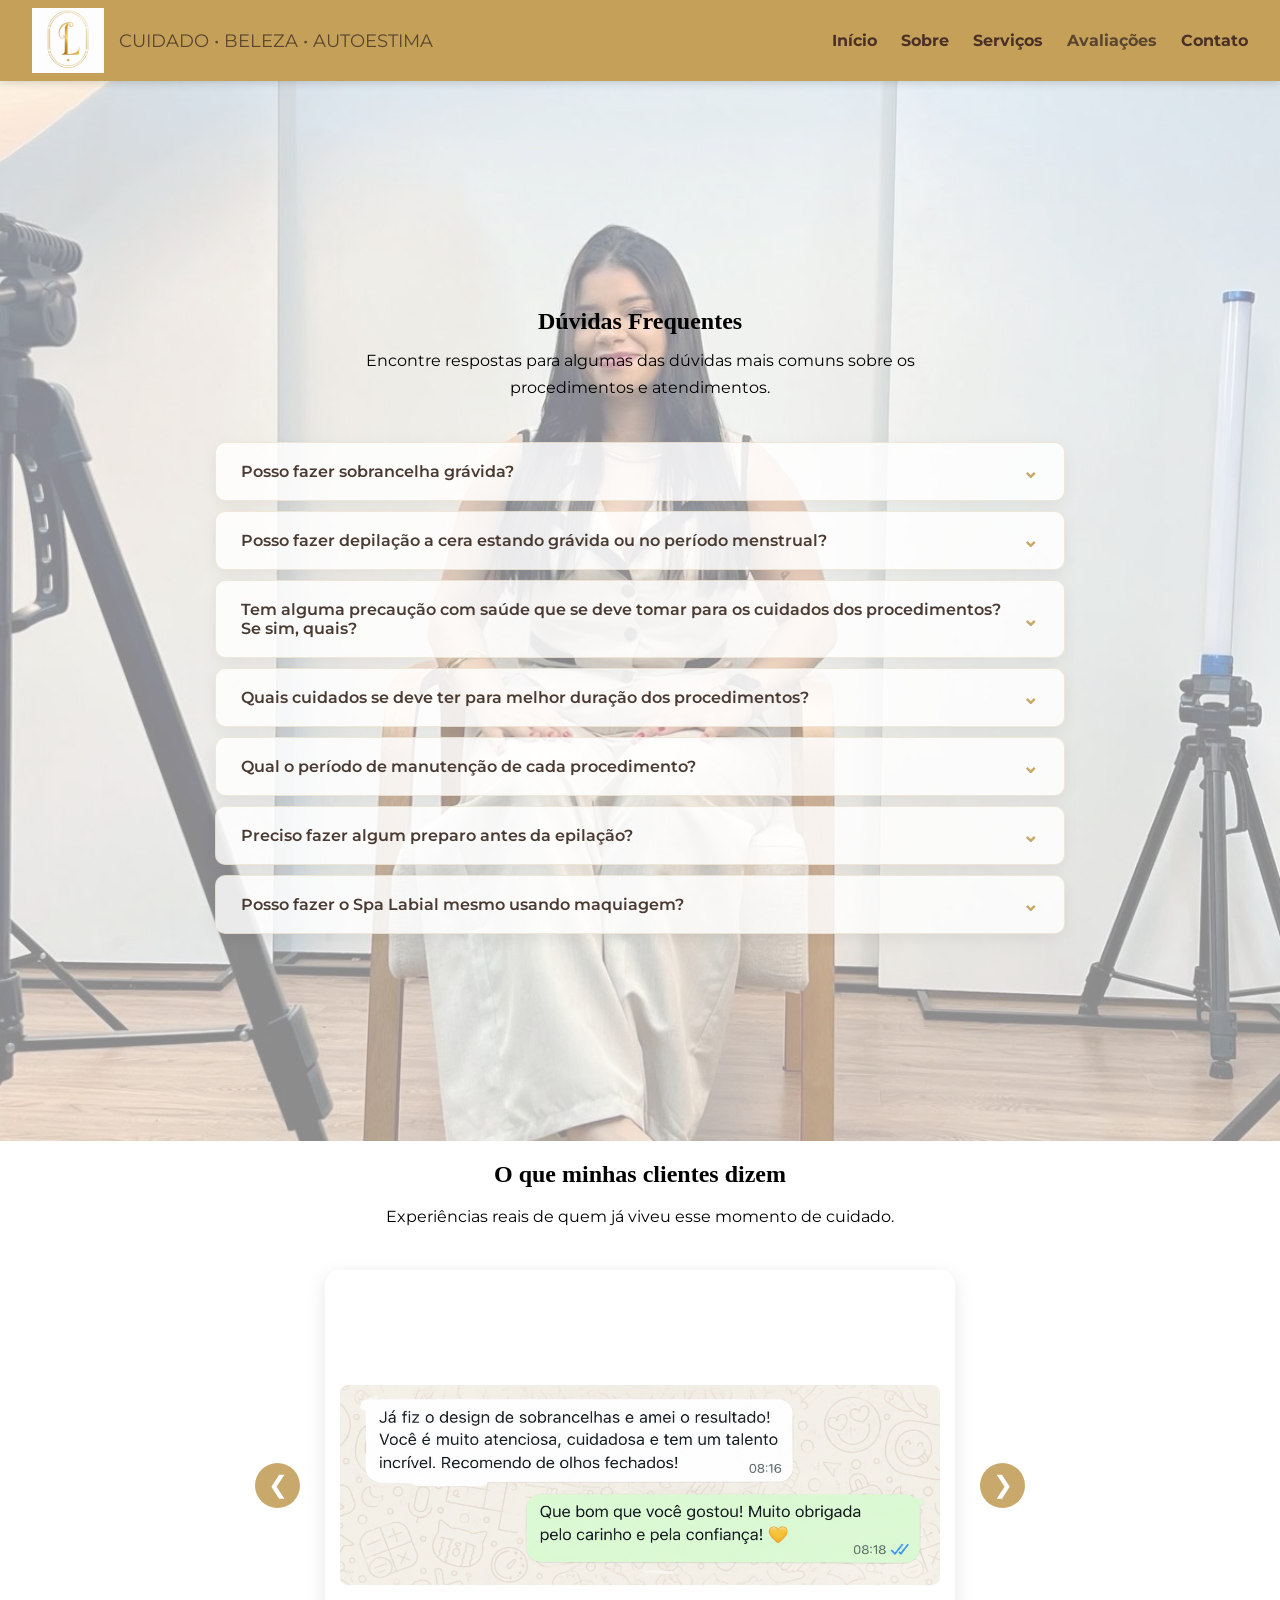
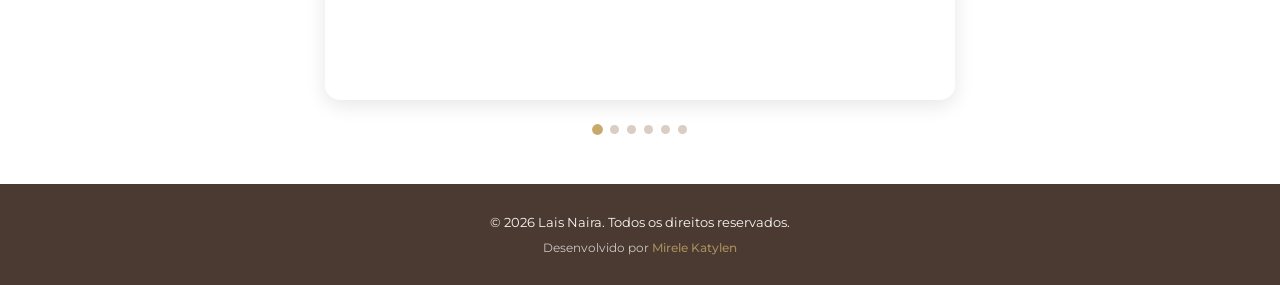
==== commit 93dcae0a: "Primeira modificar depois da apresentação do site para a profissional" ====
--- a/avaliacoes.html
+++ b/avaliacoes.html
@@ -65,7 +65,7 @@
 
             </details>
 
-            <datalist class="item-faq">
+            <details class="item-faq">
 
               <summary>Tem alguma precaução com saúde que se deve tomar para os cuidados dos procedimentos? Se sim, quais?</summary>
 
@@ -73,14 +73,14 @@
                 <p>Sim. Para sua segurança, é importante informar previamente se possui alergias, pele sensibilizada ou lesionada, irritações, infecções, uso de medicamentos ou algum tratamento dermatológico.</p>
               </div>
 
-            </datalist>
+            </details>
 
             <details class="item-faq">
 
               <summary>Quais cuidados se deve ter para melhor duração dos procedimentos?</summary>
 
               <div class="resposta-faq">
-                <p>Os cuidados variam de acordo com cada procedimento, mas, de forma geral deve-se:<br>Evitar ficar manipulando ou esfregando a região após o procedimento. Seguir corretamente as orientações de cuidados fornecidas após o atendimento. Manter a pele limpa e hidratada, quando indicado. Evitar produtos muito agressivos ou que possam sensibilizar a região. Na depilação, evite exposição solar intensa logo após o procedimento. Para cílios, evite esfregar os olhos e tenha cuidado com produtos oleosos</p>
+                <p>Os cuidados variam de acordo com cada procedimento, mas, de forma geral deve-se:<br>Evitar ficar manipulando ou esfregando a região após o procedimento. Seguir corretamente as orientações de cuidados fornecidas após o atendimento. Manter a pele limpa e hidratada, quando indicado. Evitar produtos muito agressivos ou que possam sensibilizar a região. Na depilação, evite exposição solar intensa logo após o procedimento.</p>
               </div>
 
             </details>
@@ -89,7 +89,7 @@
               <summary>Qual o período de manutenção de cada procedimento?</summary>
 
               <div class="resposta-faq">
-                <p>Os períodos podem variar de acordo com o crescimento dos pelos, ciclo dos fios, cuidados em casa e características de cada cliente. Em média, design de sobrancelhas pode durar 15 a 30 dias, Extensão de cílios, 15 a 21 dias para manutenção, Depilação a cera 20 a 30 dias e Spa Labial geralmente a cada 15 a 30 dias.</p>
+                <p>Os períodos podem variar de acordo com o crescimento dos pelos, ciclo dos fios, cuidados em casa e características de cada cliente. Em média, design de sobrancelhas pode durar 15 a 30 dias, Depilação a cera 20 a 30 dias e spa labial geralmente a cada 15 a 30 dias.</p>
               </div>
 
             </details>
@@ -153,10 +153,8 @@
 
   </main>
 
-  <script src="script.js"></script>
-
   <footer>
-    <p>© <span id="ano-atual"></span> Laís Naira. Todos os direitos reservados.</p>
+    <p>© <span id="ano-atual"></span> Lais Naira. Todos os direitos reservados.</p>
   
   <p class="credito-desenvolvedora">
     Desenvolvido por
--- a/style.css
+++ b/style.css
@@ -820,7 +820,6 @@
 /*QUADROS PARA APRESENTAR AS ESPECIALIZAÇÕES NA ABA SOBRE*/
 
 .quadro,
-.quadro2,
 .quadro3,
 .quadro4 {
   background-color: rgba(255, 255, 255, 0.80);
@@ -839,7 +838,6 @@
 /*TITULO DE CADA ESPECIALIZAÇÃO*/
 
 .quadro h3,
-.quadro2 h3,
 .quadro3 h3,
 .quadro4 h3 {
   margin-top: 0;
@@ -849,7 +847,6 @@
 /*PARÁGRAFOS*/
 
 .quadro p,
-.quadro2 p,
 .quadro3 p,
 .quadro4 p {
   line-height: 1.8;
@@ -860,7 +857,6 @@
 /* DESTAQUE DO "VOCÊ SABIA? NA PÁGINA SOBRE */
 
 .quadro p strong,
-.quadro2 p strong,
 .quadro3 p strong,
 .quadro4 p strong {
   display: inline-block;
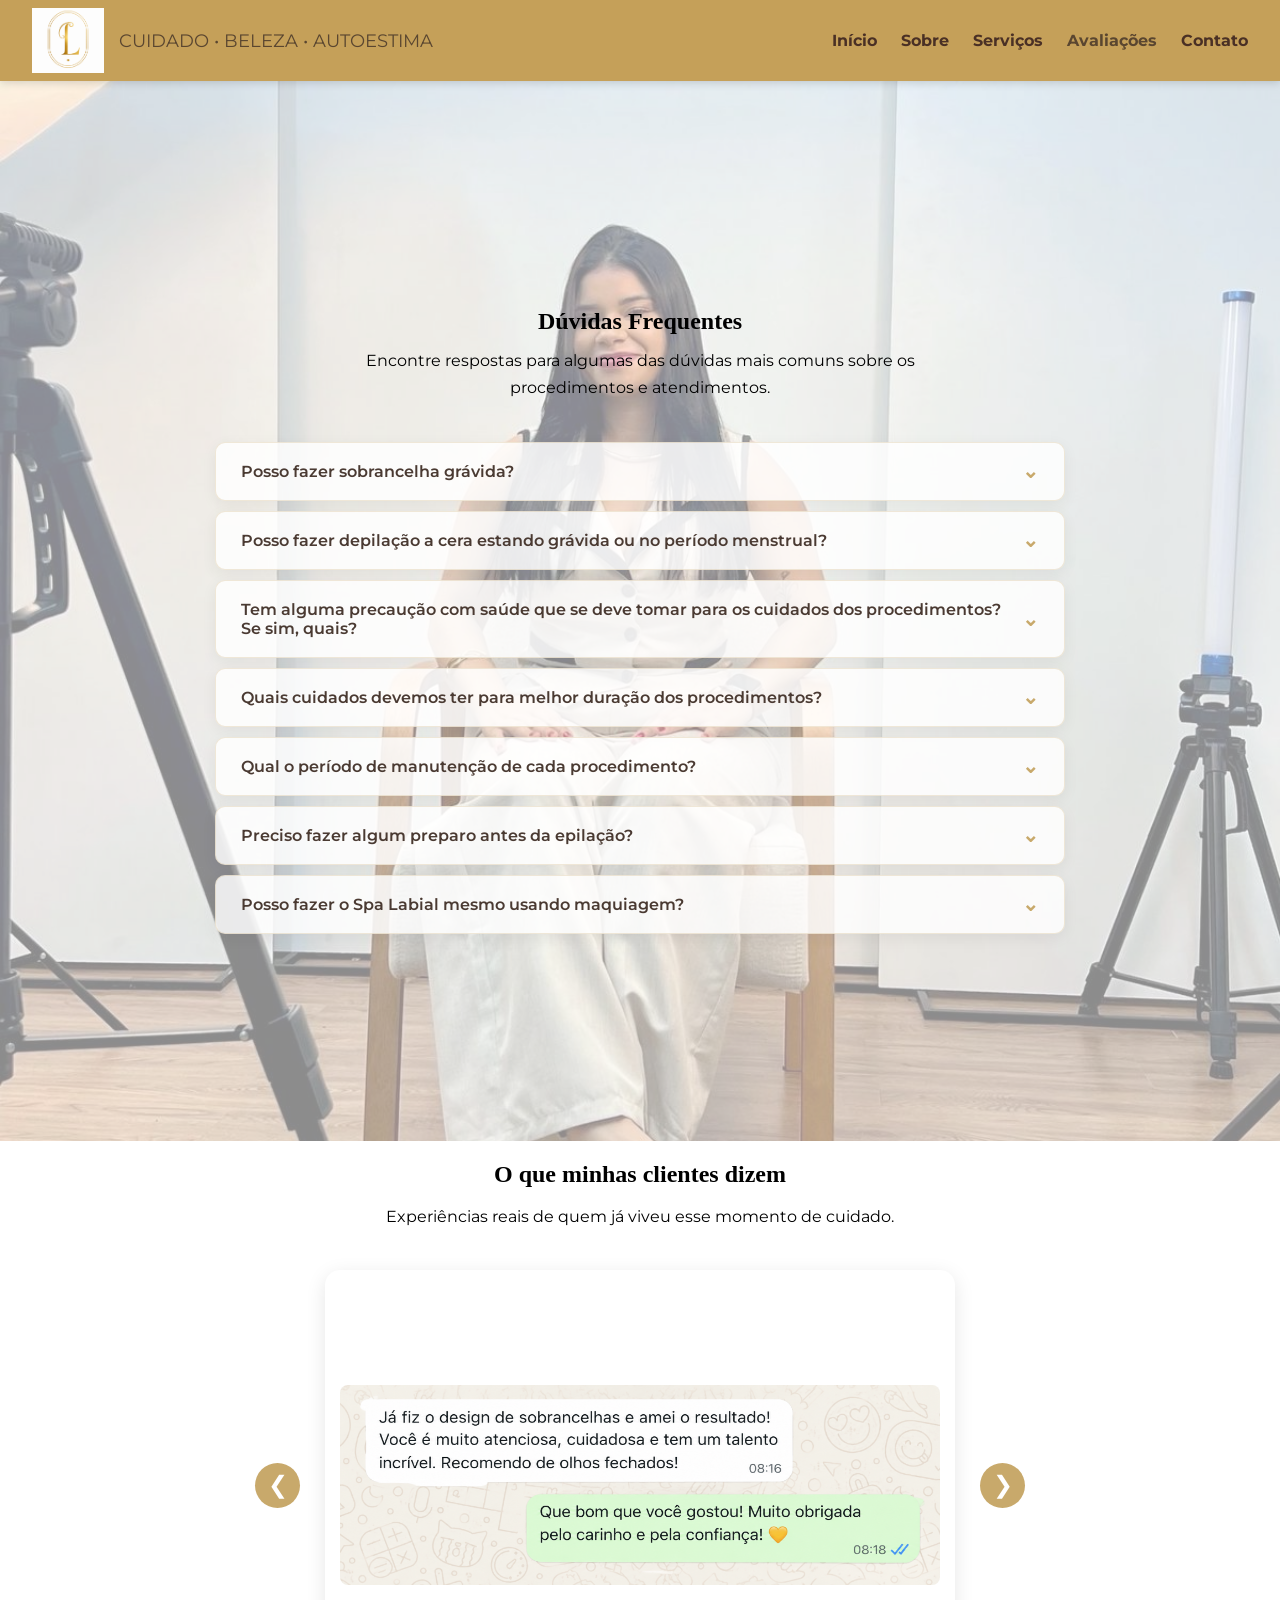
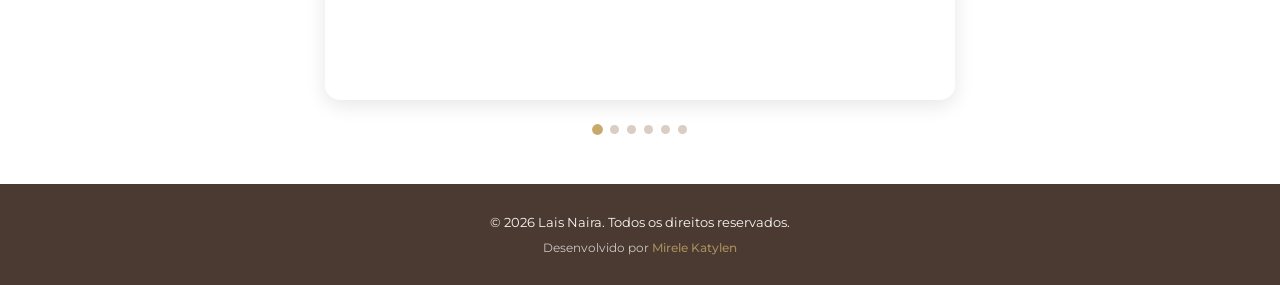
==== commit 039628dd: "Ultima correção para publicação" ====
--- a/avaliacoes.html
+++ b/avaliacoes.html
@@ -77,10 +77,10 @@
 
             <details class="item-faq">
 
-              <summary>Quais cuidados se deve ter para melhor duração dos procedimentos?</summary>
+              <summary>Quais cuidados devemos ter para melhor duração dos procedimentos?</summary>
 
               <div class="resposta-faq">
-                <p>Os cuidados variam de acordo com cada procedimento, mas, de forma geral deve-se:<br>Evitar ficar manipulando ou esfregando a região após o procedimento. Seguir corretamente as orientações de cuidados fornecidas após o atendimento. Manter a pele limpa e hidratada, quando indicado. Evitar produtos muito agressivos ou que possam sensibilizar a região. Na depilação, evite exposição solar intensa logo após o procedimento.</p>
+                <p>Os cuidados variam de acordo com cada procedimento, mas, de forma geral, deve-se:<br>Evitar ficar manipulando ou esfregando a região após o procedimento. Seguir corretamente as orientações de cuidados fornecidas após o atendimento. Manter a pele limpa e hidratada, quando indicado. Evitar produtos muito agressivos ou que possam sensibilizar a região. Na depilação, evite exposição solar intensa logo após o procedimento.</p>
               </div>
 
             </details>
@@ -89,7 +89,7 @@
               <summary>Qual o período de manutenção de cada procedimento?</summary>
 
               <div class="resposta-faq">
-                <p>Os períodos podem variar de acordo com o crescimento dos pelos, ciclo dos fios, cuidados em casa e características de cada cliente. Em média, design de sobrancelhas pode durar 15 a 30 dias, Depilação a cera 20 a 30 dias e spa labial geralmente a cada 15 a 30 dias.</p>
+                <p>Os períodos podem variar de acordo com o crescimento dos pelos, ciclo dos fios, cuidados em casa e características de cada cliente. Em média, design de sobrancelhas pode durar 15 a 30 dias, depilação a cera 20 a 30 dias e spa labial geralmente a cada 15 a 30 dias.</p>
               </div>
 
             </details>
@@ -109,7 +109,7 @@
               <summary>Posso fazer o Spa Labial mesmo usando maquiagem?</summary>
 
               <div class="resposta-faq">
-                <p>Sim, mas o ideal é realizar o procedimento antes da aplicação da máquigem nos lábios.</p>
+                <p>Sim, mas o ideal é realizar o procedimento antes da aplicação da maquiagem nos lábios.</p>
               </div>
 
             </details>
--- a/style.css
+++ b/style.css
@@ -372,7 +372,7 @@
     margin: auto;
 }
 
-/*Bloco de cada serviço*/
+/* BLOCO DE CADA SERVIÇO */
 
 .servico {
   position: relative;
@@ -389,13 +389,13 @@
   border-bottom: 1px solid #e5e0da;
 }
 
-/*ALTERA A POSIÇÃO DA IMAGEM EM CADA SERVIÇO NA PÁGINA DE SERVIÇOS */
+/* ALTERA A POSIÇÃO DA IMAGEM EM CADA SERVIÇO NA PÁGINA DE SERVIÇOS */
 
 .servico.invertido {
   flex-direction: row-reverse;
 }
 
-/*IMAGEM*/
+/* IMAGEM */
 
 .servico-imagem {
     flex: 1;
@@ -411,7 +411,7 @@
     border-radius: 14px;
 }
 
-/*BLOCO DE INFORMAÇÕES NA PÁGINA DE SERVIÇOS */
+/* BLOCO DE INFORMAÇÕES NA PÁGINA DE SERVIÇOS */
 
 .servico-informacoes {
     flex: 1;
@@ -437,7 +437,7 @@
   margin-top: 10px;
 }
 
-/*PREÇO E DURAÇÃO NA PÁGINA DE SERVIÇOS */
+/* PREÇO E DURAÇÃO NA PÁGINA DE SERVIÇOS */
 
 .servico-detalhes {
     margin-bottom: 28px;
@@ -447,7 +447,7 @@
     margin: 8px 0;
 }
 
-/*ABA DE BENEFÍCIOS NA PÁGINA DE SERVIÇOS */
+/* ABA DE BENEFÍCIOS NA PÁGINA DE SERVIÇOS */
 
 .servico-informacoes h3 {
     margin-bottom: 12px;
@@ -461,7 +461,7 @@
     margin-bottom: 8px;
 }
 
-/*BOTÃO DE AGENDAMENTO NA PÁGINA DE SERVIÇOS */
+/* BOTÃO DE AGENDAMENTO NA PÁGINA DE SERVIÇOS */
 .botao-agendar {
   display: inline-block;
 
@@ -509,7 +509,7 @@
 
 }
 
-/* PÁGINA INÍCIO, TODA A ESTRUTURA, FOREA O CABEÇALHO */
+/* PÁGINA INÍCIO, TODA A ESTRUTURA, FORE A O CABEÇALHO */
 /* FOTO DO PLANO DE FUNDO */
 
 .inicio {
@@ -790,15 +790,18 @@
   transform: scale(1.05);
 }
 
-/*PÀGINA SOBRE,toda a estrutura, fora o cabeçalho*/
-/*Foto no plano de fundo*/
+/*PÀGINA SOBRE,TODA A ESTRUTURA, FORA O CABEÇALHO */
+/* FOTO NO PLANO DE FUNDO */
 
 .sobre {
   position: relative;
   overflow: hidden;
   min-height: 100vh;
 
-  background-color: #FAF8F5;
+  background-image: url("imagens/lais-profissional2.jpg");
+  background-size: cover;
+  background-position: center 80%;
+  background-repeat: no-repeat;
 
   display: flex;
   align-items: center;
@@ -807,7 +810,17 @@
   padding: 80px 10%;
 }
 
-/*Edição da foto*/
+/* CAMADA BRANCA SOBRE A FOTO*/
+  .sobre::before {
+    content: "";
+    position: absolute;
+    inset: 0;
+
+    background-color: rgba(255, 255, 255, 0.55);
+    z-index: 0;
+  }
+
+/* EDIÇÃO DA FOTO */
 
 .conteudo-sobre {
   position: relative;
@@ -883,8 +896,11 @@
 /* RESPONSIVIDADE DA PÁGINA SOBRE */
 
 @media (max-width: 768px) {
-  .sobre {
+   .sobre {
     padding: 50px 20px;
+    background-position: center center;
+    background-size: cover;
+    background-repeat: no-repeat;
   }
 
   .conteudo-sobre {
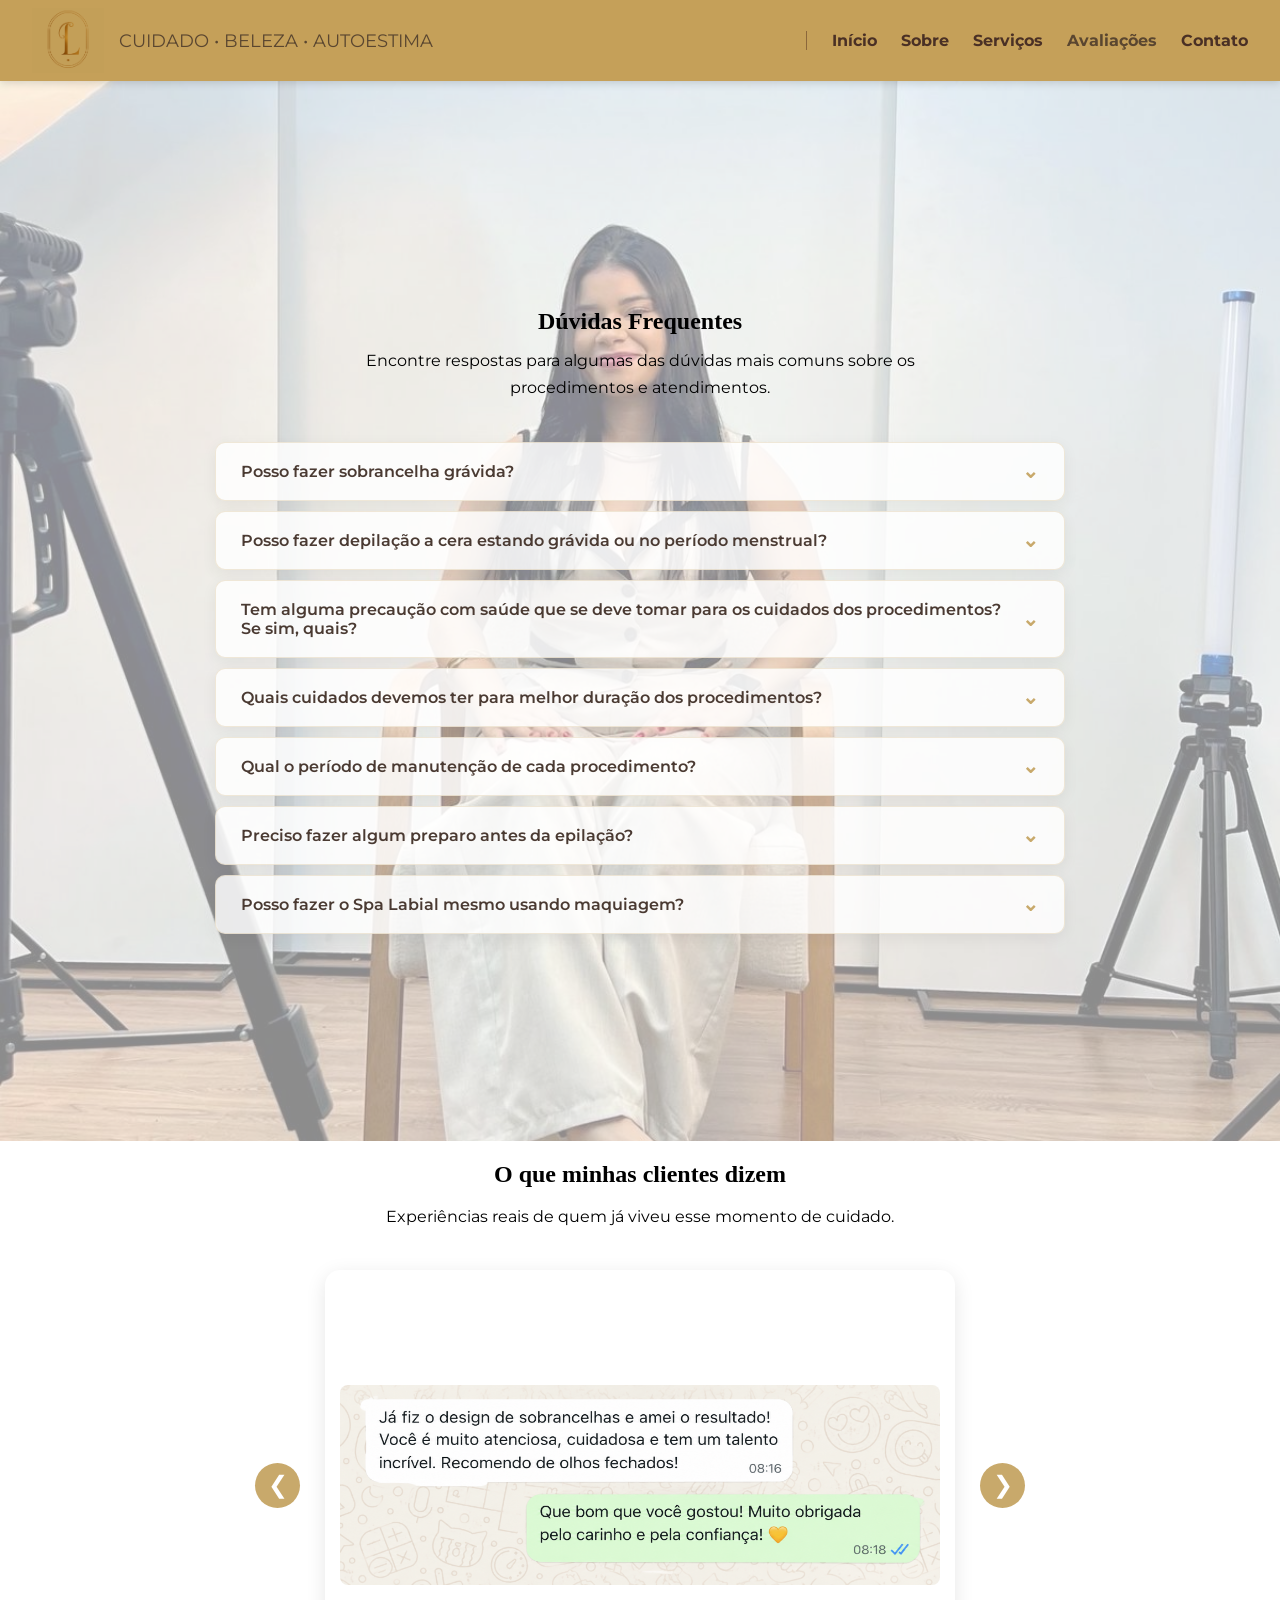
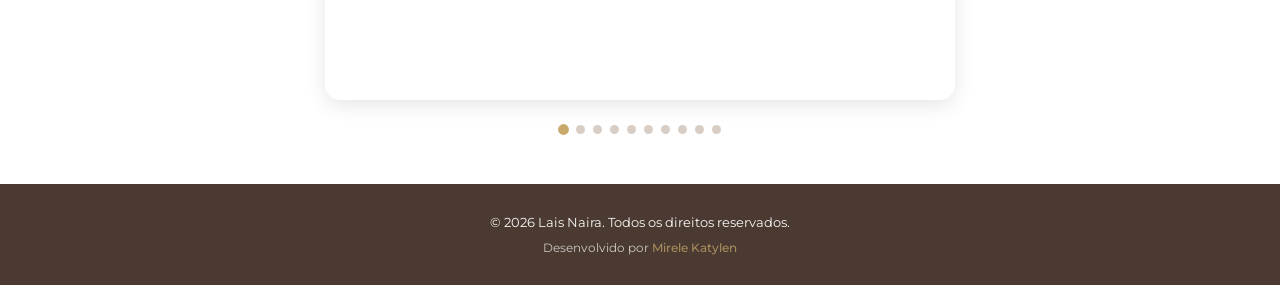
==== commit a08810a4: "Primeira modificação após publicado (cabeçalho)" ====
--- a/avaliacoes.html
+++ b/avaliacoes.html
@@ -4,7 +4,7 @@
 <head>
   <meta charset="UTF-8">
   <meta name="viewport" content="width=device-width, initial-scale=1.0">
-  <title>Laísnaira Estética e Beleza</title>
+  <title>Laisnaira Estética e Beleza</title>
   <link rel="stylesheet" href="style.css">
   <!-- FONTES -->
   <link rel="preconnect" href="https://fonts.googleapis.com">
@@ -17,7 +17,7 @@
 
    <!-- logo/foto da marca e cabeçalho -->
     <div class="logo-area">
-        <img src="imagens/logo-atualizada.png" alt="Logomarca LaísNaira Estética e Beleza">
+        <img src="imagens/logo-atualizada.png" alt="Logomarca LaisNaira Estética e Beleza">
         <span>CUIDADO • BELEZA • AUTOESTIMA</span>
     </div>
 
@@ -145,6 +145,10 @@
         <span class="indicador"></span>
         <span class="indicador"></span>
         <span class="indicador"></span>
+        <span class="indicador"></span>
+        <span class="indicador"></span>
+        <span class="indicador"></span>
+        <span class="indicador"></span>
       </div>
 
     </div>
--- a/style.css
+++ b/style.css
@@ -24,11 +24,20 @@
   height: 65px;
   width: auto;
   display: block;
+  mix-blend-mode: multiply;
 }
 
 nav {
   display: flex;
   gap: 24px;
+}
+
+/* TRAÇO NO CABEÇALHO ANTES DO NOME INICIO */
+@media (min-width: 769px) {
+  nav {
+    border-left: 1px solid rgba(91, 57, 35, 0.55);
+    padding-left: 25px;
+  }
 }
 
 nav a {
@@ -53,7 +62,7 @@
 @media (max-width: 768px) {
   .menu-mobile {
     display: block;
-    background-color: none;
+    background-color: transparent;
     border: none;
     color: #4a3025;
     font-size: 30px;
@@ -798,10 +807,7 @@
   overflow: hidden;
   min-height: 100vh;
 
-  background-image: url("imagens/lais-profissional2.jpg");
-  background-size: cover;
-  background-position: center 80%;
-  background-repeat: no-repeat;
+  background-color: #FAF8F5;
 
   display: flex;
   align-items: center;
@@ -1201,4 +1207,12 @@
 .logo-area span {
     font-size: 18px;
     color: #5A4630;
+}
+
+/* OCULTA O SELO E O PAINEL PROMOCIONAL NO NETLIFY */
+#netlify-badge-drawer,
+.netlify-badge,
+iframe[src*="netlify"] {
+  display: none !important;
+  visibility: hidden !important;
 }
